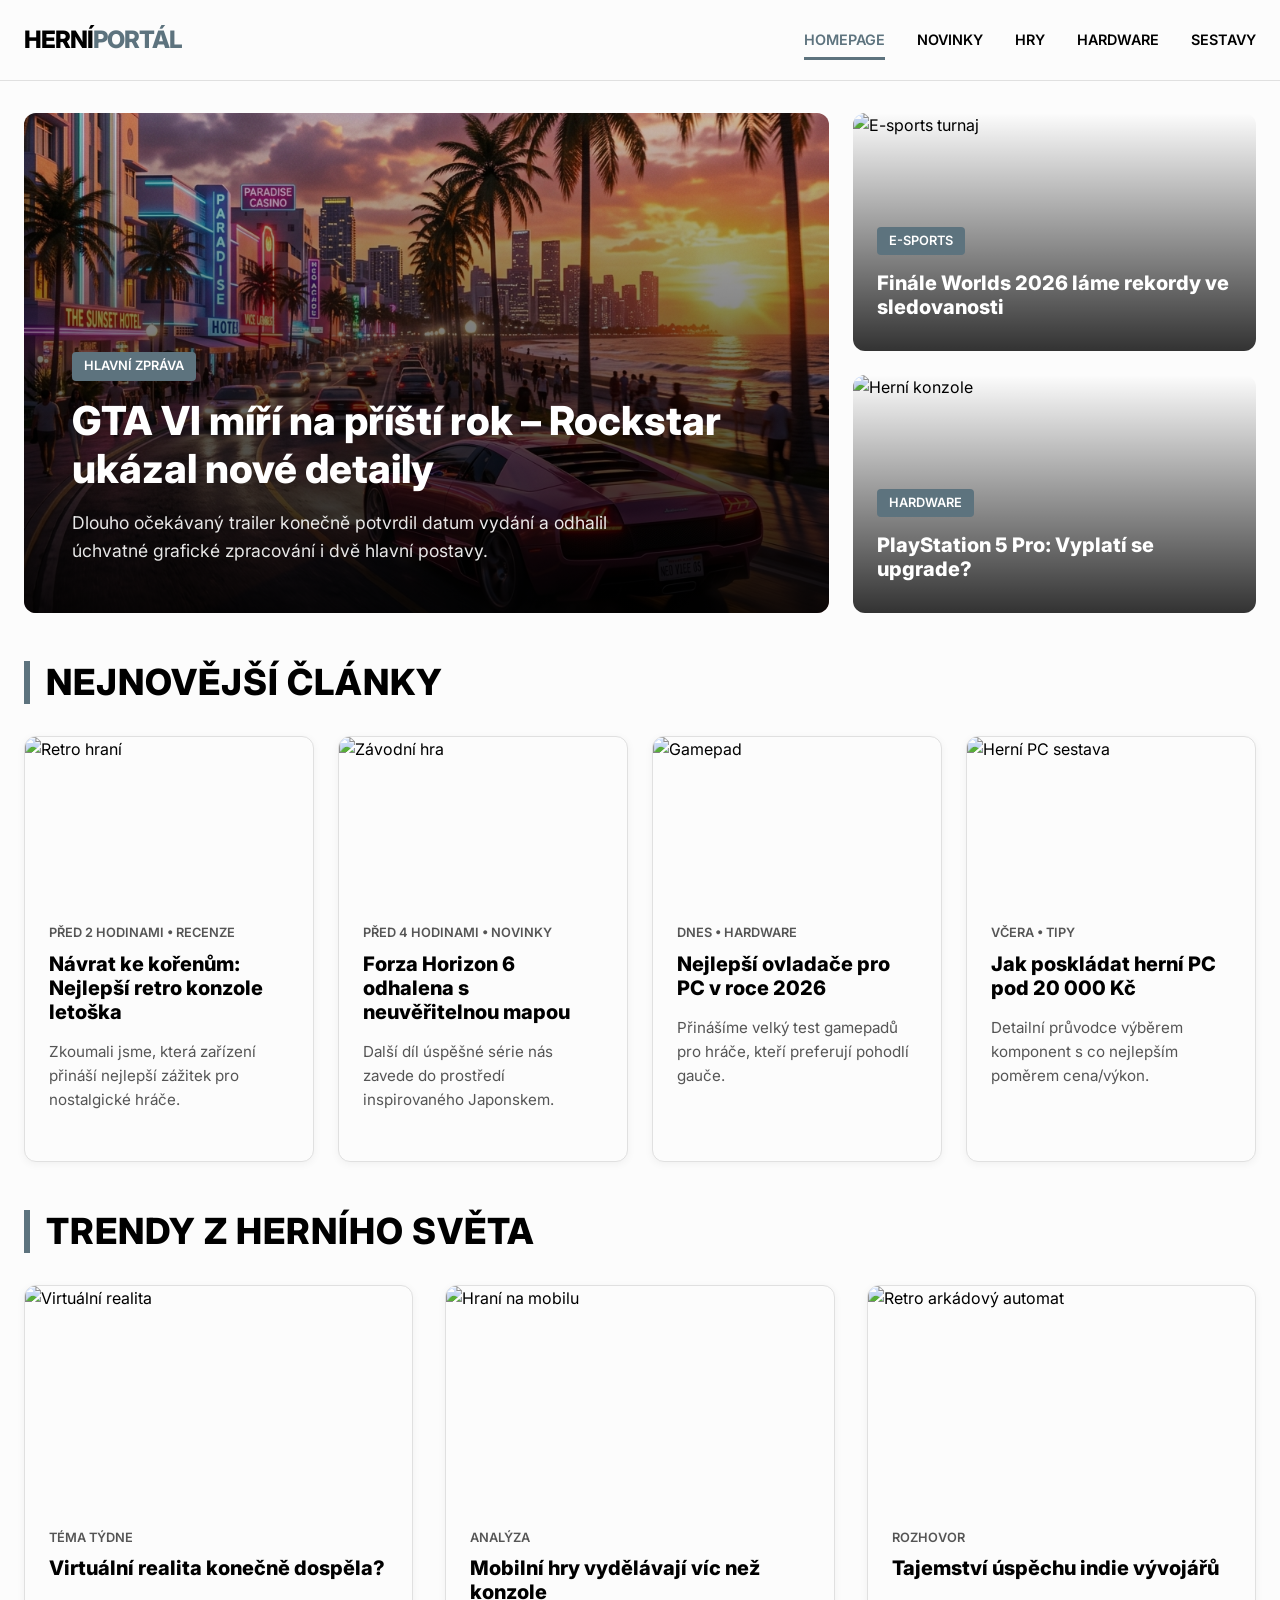
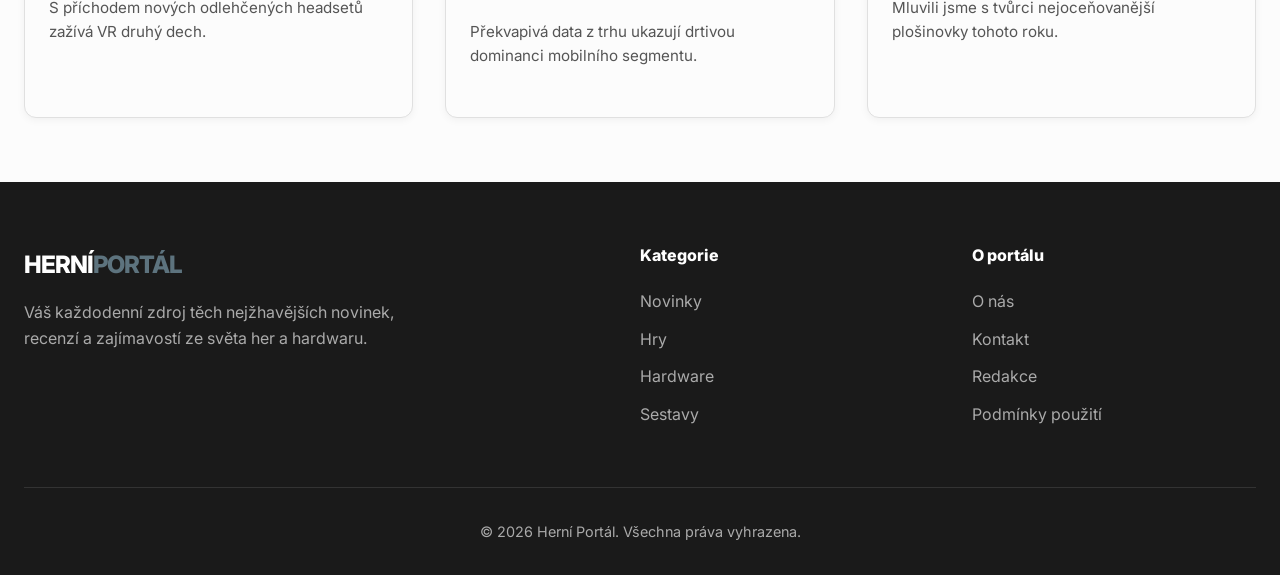
==== index.html @ 91f30d28 "commit kodu" ====
<!DOCTYPE html>
<html lang="cs">

<head>
  <meta charset="UTF-8">
  <meta name="viewport" content="width=device-width, initial-scale=1.0">
  <title>Herní portál – Novinky a informace | Homepage</title>
  <meta name="description"
    content="Nejnovější zprávy ze světa her a hardwaru, recenze, doporučené sestavy a mnohem více.">
  <link rel="stylesheet" href="style.css">
</head>

<body>

  <!-- Header -->
  <header class="site-header">
    <div class="container nav-container">
      <a href="index.html" class="logo">Herní<span>Portál</span></a>

      <input type="checkbox" id="menu-toggle" class="menu-toggle">
      <label for="menu-toggle" class="menu-icon">&#9776;</label>

      <nav class="nav-links">
        <a href="index.html" class="active">Homepage</a>
        <a href="novinky.html">Novinky</a>
        <a href="hry.html">Hry</a>
        <a href="hardware.html">Hardware</a>
        <a href="sestavy.html">Sestavy</a>
      </nav>
    </div>
  </header>

  <main class="container">
    <!-- Hero Section -->
    <section class="hero">
      <a href="#" class="hero-main">
        <img src="gta6.png" alt="Město za soumraku evokující GTA">
        <div class="hero-content">
          <span class="badge">Hlavní zpráva</span>
          <h2>GTA VI míří na příští rok – Rockstar ukázal nové detaily</h2>
          <p>Dlouho očekávaný trailer konečně potvrdil datum vydání a odhalil úchvatné grafické zpracování i dvě hlavní
            postavy.</p>
        </div>
      </a>

      <div class="hero-side">
        <a href="#" class="hero-side-card">
          <img
            src="https://images.unsplash.com/photo-1542751371-adc38448a05e?ixlib=rb-4.0.3&auto=format&fit=crop&w=600&q=80"
            alt="E-sports turnaj">
          <div class="hero-side-content">
            <span class="badge">E-Sports</span>
            <h3>Finále Worlds 2026 láme rekordy ve sledovanosti</h3>
          </div>
        </a>
        <a href="#" class="hero-side-card">
          <img
            src="https://images.unsplash.com/photo-1591488320449-011701bb6704?ixlib=rb-4.0.3&auto=format&fit=crop&w=600&q=80"
            alt="Herní konzole">
          <div class="hero-side-content">
            <span class="badge">Hardware</span>
            <h3>PlayStation 5 Pro: Vyplatí se upgrade?</h3>
          </div>
        </a>
      </div>
    </section>

    <!-- Nejnovější články -->
    <section>
      <h2 class="section-title">Nejnovější články</h2>
      <div class="grid-4">

        <article class="card">
          <a href="#" class="card-img-wrap">
            <img
              src="https://images.unsplash.com/photo-1511512578047-dfb367046420?ixlib=rb-4.0.3&auto=format&fit=crop&w=600&q=80"
              alt="Retro hraní">
          </a>
          <div class="card-content">
            <div class="card-meta">Před 2 hodinami • Recenze</div>
            <h3 class="card-title"><a href="#">Návrat ke kořenům: Nejlepší retro konzole letoška</a></h3>
            <p class="card-excerpt">Zkoumali jsme, která zařízení přináší nejlepší zážitek pro nostalgické hráče.</p>
          </div>
        </article>

        <article class="card">
          <a href="#" class="card-img-wrap">
            <img
              src="https://images.unsplash.com/photo-1538481199705-c710c4e965fc?ixlib=rb-4.0.3&auto=format&fit=crop&w=600&q=80"
              alt="Závodní hra">
          </a>
          <div class="card-content">
            <div class="card-meta">Před 4 hodinami • Novinky</div>
            <h3 class="card-title"><a href="#">Forza Horizon 6 odhalena s neuvěřitelnou mapou</a></h3>
            <p class="card-excerpt">Další díl úspěšné série nás zavede do prostředí inspirovaného Japonskem.</p>
          </div>
        </article>

        <article class="card">
          <a href="#" class="card-img-wrap">
            <img
              src="https://images.unsplash.com/photo-1526509867162-5b0c0d1b4b33?ixlib=rb-4.0.3&auto=format&fit=crop&w=600&q=80"
              alt="Gamepad">
          </a>
          <div class="card-content">
            <div class="card-meta">Dnes • Hardware</div>
            <h3 class="card-title"><a href="#">Nejlepší ovladače pro PC v roce 2026</a></h3>
            <p class="card-excerpt">Přinášíme velký test gamepadů pro hráče, kteří preferují pohodlí gauče.</p>
          </div>
        </article>

        <article class="card">
          <a href="#" class="card-img-wrap">
            <img
              src="https://images.unsplash.com/photo-1547394765-185e1e68f34e?ixlib=rb-4.0.3&auto=format&fit=crop&w=600&q=80"
              alt="Herní PC sestava">
          </a>
          <div class="card-content">
            <div class="card-meta">Včera • Tipy</div>
            <h3 class="card-title"><a href="#">Jak poskládat herní PC pod 20 000 Kč</a></h3>
            <p class="card-excerpt">Detailní průvodce výběrem komponent s co nejlepším poměrem cena/výkon.</p>
          </div>
        </article>

      </div>
    </section>

    <!-- Trendy sekce -->
    <section>
      <h2 class="section-title">Trendy z herního světa</h2>
      <div class="grid-3">
        <article class="card">
          <a href="#" class="card-img-wrap">
            <img
              src="https://images.unsplash.com/photo-1616423640778-28d1b53229bd?ixlib=rb-4.0.3&auto=format&fit=crop&w=600&q=80"
              alt="Virtuální realita">
          </a>
          <div class="card-content">
            <div class="card-meta">Téma týdne</div>
            <h3 class="card-title"><a href="#">Virtuální realita konečně dospěla?</a></h3>
            <p class="card-excerpt">S příchodem nových odlehčených headsetů zažívá VR druhý dech.</p>
          </div>
        </article>

        <article class="card">
          <a href="#" class="card-img-wrap">
            <img
              src="https://images.unsplash.com/photo-1493711662062-fa541adb3fc8?ixlib=rb-4.0.3&auto=format&fit=crop&w=600&q=80"
              alt="Hraní na mobilu">
          </a>
          <div class="card-content">
            <div class="card-meta">Analýza</div>
            <h3 class="card-title"><a href="#">Mobilní hry vydělávají víc než konzole</a></h3>
            <p class="card-excerpt">Překvapivá data z trhu ukazují drtivou dominanci mobilního segmentu.</p>
          </div>
        </article>

        <article class="card">
          <a href="#" class="card-img-wrap">
            <img
              src="https://images.unsplash.com/photo-1550745165-9bc0b252726f?ixlib=rb-4.0.3&auto=format&fit=crop&w=600&q=80"
              alt="Retro arkádový automat">
          </a>
          <div class="card-content">
            <div class="card-meta">Rozhovor</div>
            <h3 class="card-title"><a href="#">Tajemství úspěchu indie vývojářů</a></h3>
            <p class="card-excerpt">Mluvili jsme s tvůrci nejoceňovanější plošinovky tohoto roku.</p>
          </div>
        </article>
      </div>
    </section>

  </main>

  <!-- Footer -->
  <footer class="site-footer">
    <div class="container">
      <div class="footer-grid">
        <div>
          <a href="index.html" class="logo footer-logo">Herní<span>Portál</span></a>
          <p class="footer-desc">Váš každodenní zdroj těch nejžhavějších novinek, recenzí a zajímavostí ze světa her a
            hardwaru.</p>
        </div>
        <div class="footer-links">
          <h4>Kategorie</h4>
          <ul>
            <li><a href="novinky.html">Novinky</a></li>
            <li><a href="hry.html">Hry</a></li>
            <li><a href="hardware.html">Hardware</a></li>
            <li><a href="sestavy.html">Sestavy</a></li>
          </ul>
        </div>
        <div class="footer-links">
          <h4>O portálu</h4>
          <ul>
            <li><a href="#">O nás</a></li>
            <li><a href="#">Kontakt</a></li>
            <li><a href="#">Redakce</a></li>
            <li><a href="#">Podmínky použití</a></li>
          </ul>
        </div>
      </div>
      <div class="footer-bottom">
        &copy; 2026 Herní Portál. Všechna práva vyhrazena.
      </div>
    </div>
  </footer>

</body>

</html>
---- style.css ----
@import url('https://fonts.googleapis.com/css2?family=Inter:wght@400;600;800&display=swap');

:root {
  --primary: #5D737E;
  --primary-hover: #4a5c65;
  --bg: #FCFCFC;
  --bg-alt: #F0F2F5;
  --text: #000000;
  --text-muted: #555555;
  --border: #E0E0E0;
  --shadow-sm: 0 2px 8px rgba(0, 0, 0, 0.05);
  --shadow-md: 0 8px 24px rgba(0, 0, 0, 0.1);
  --radius: 12px;
  --transition: all 0.3s ease;
}

* {
  margin: 0;
  padding: 0;
  box-sizing: border-box;
}

body {
  font-family: 'Inter', sans-serif;
  background-color: var(--bg);
  color: var(--text);
  line-height: 1.6;
  -webkit-font-smoothing: antialiased;
}

a {
  text-decoration: none;
  color: inherit;
  transition: var(--transition);
}

img {
  max-width: 100%;
  display: block;
  border-radius: var(--radius);
}

/* Typography */
h1,
h2,
h3,
h4 {
  font-weight: 800;
  line-height: 1.2;
  margin-bottom: 1rem;
}

h1 {
  font-size: 3rem;
}

h2 {
  font-size: 2.25rem;
}

h3 {
  font-size: 1.5rem;
}

.section-title {
  border-left: 6px solid var(--primary);
  padding-left: 1rem;
  margin: 3rem 0 2rem;
  text-transform: uppercase;
  letter-spacing: 1px;
}

/* Layout */
.container {
  max-width: 1280px;
  margin: 0 auto;
  padding: 0 1.5rem;
}

/* Header & Navigation */
.site-header {
  background-color: var(--bg);
  border-bottom: 1px solid var(--border);
  position: sticky;
  top: 0;
  z-index: 100;
}

.nav-container {
  display: flex;
  justify-content: space-between;
  align-items: center;
  height: 80px;
}

.logo {
  font-size: 1.5rem;
  font-weight: 800;
  color: var(--text);
  text-transform: uppercase;
  letter-spacing: -1px;
}

.logo span {
  color: var(--primary);
}

.nav-links {
  display: flex;
  gap: 2rem;
  list-style: none;
}

.nav-links a {
  font-weight: 600;
  text-transform: uppercase;
  font-size: 0.9rem;
  position: relative;
  padding: 0.5rem 0;
}

.nav-links a::after {
  content: '';
  position: absolute;
  bottom: 0;
  left: 0;
  width: 0%;
  height: 3px;
  background-color: var(--primary);
  transition: var(--transition);
}

.nav-links a:hover::after,
.nav-links a.active::after {
  width: 100%;
}

.nav-links a:hover,
.nav-links a.active {
  color: var(--primary);
}

/* Mobile Menu Checkbox Hack */
.menu-toggle {
  display: none;
}

.menu-icon {
  display: none;
  font-size: 1.5rem;
  cursor: pointer;
  padding: 0.5rem;
}

/* Hero Section */
.hero {
  margin: 2rem 0;
  display: grid;
  grid-template-columns: 2fr 1fr;
  gap: 1.5rem;
}

.hero-main {
  position: relative;
  border-radius: var(--radius);
  overflow: hidden;
  min-height: 500px;
  display: flex;
  align-items: flex-end;
}

.hero-main img {
  position: absolute;
  top: 0;
  left: 0;
  width: 100%;
  height: 100%;
  object-fit: cover;
  border-radius: 0;
  z-index: 1;
}

.hero-main::after {
  content: '';
  position: absolute;
  top: 0;
  left: 0;
  width: 100%;
  height: 100%;
  background: linear-gradient(to top, rgba(0, 0, 0, 0.9) 0%, rgba(0, 0, 0, 0.2) 100%);
  z-index: 2;
}

.hero-content {
  position: relative;
  z-index: 3;
  padding: 3rem;
  color: #fff;
}

.hero-content h2 {
  font-size: 2.5rem;
  margin-bottom: 1rem;
  color: #fff;
}

.hero-content p {
  font-size: 1.1rem;
  opacity: 0.9;
  max-width: 600px;
}

.badge {
  display: inline-block;
  background-color: var(--primary);
  color: #fff;
  padding: 0.25rem 0.75rem;
  border-radius: 4px;
  font-weight: 600;
  font-size: 0.8rem;
  text-transform: uppercase;
  margin-bottom: 1rem;
}

.hero-side {
  display: flex;
  flex-direction: column;
  gap: 1.5rem;
}

.hero-side-card {
  position: relative;
  flex: 1;
  border-radius: var(--radius);
  overflow: hidden;
  display: flex;
  align-items: flex-end;
}

.hero-side-card img {
  position: absolute;
  top: 0;
  left: 0;
  width: 100%;
  height: 100%;
  object-fit: cover;
  border-radius: 0;
  z-index: 1;
}

.hero-side-card::after {
  content: '';
  position: absolute;
  top: 0;
  left: 0;
  width: 100%;
  height: 100%;
  background: linear-gradient(to top, rgba(0, 0, 0, 0.8) 0%, rgba(0, 0, 0, 0) 100%);
  z-index: 2;
}

.hero-side-content {
  position: relative;
  z-index: 3;
  padding: 1.5rem;
  color: #fff;
}

.hero-side-content h3 {
  font-size: 1.25rem;
  margin-bottom: 0.5rem;
  color: #fff;
}

/* Article Cards */
.grid-3 {
  display: grid;
  grid-template-columns: repeat(3, 1fr);
  gap: 2rem;
}

.grid-4 {
  display: grid;
  grid-template-columns: repeat(4, 1fr);
  gap: 1.5rem;
}

.card {
  background-color: var(--bg);
  border-radius: var(--radius);
  overflow: hidden;
  box-shadow: var(--shadow-sm);
  transition: var(--transition);
  display: flex;
  flex-direction: column;
  border: 1px solid var(--border);
}

.card:hover {
  transform: translateY(-5px);
  box-shadow: var(--shadow-md);
  border-color: var(--primary);
}

.card-img-wrap {
  position: relative;
  padding-top: 56.25%;
  /* 16:9 Aspect Ratio AI pomohlo*/
  overflow: hidden;
}

.card-img-wrap img {
  position: absolute;
  top: 0;
  left: 0;
  width: 100%;
  height: 100%;
  object-fit: cover;
  border-radius: 0;
  transition: transform 0.5s ease;
}

.card:hover .card-img-wrap img {
  transform: scale(1.05);
}

.card-content {
  padding: 1.5rem;
  flex-grow: 1;
  display: flex;
  flex-direction: column;
}

.card-meta {
  font-size: 0.8rem;
  color: var(--text-muted);
  margin-bottom: 0.5rem;
  font-weight: 600;
  text-transform: uppercase;
}

.card-title {
  font-size: 1.25rem;
  margin-bottom: 1rem;
}

.card-title a {
  color: var(--text);
}

.card-title a:hover {
  color: var(--primary);
}

.card-excerpt {
  color: var(--text-muted);
  font-size: 0.95rem;
  margin-bottom: 1.5rem;
  flex-grow: 1;
}

/* Horizontal List Cards */
.list-card {
  display: grid;
  grid-template-columns: 300px 1fr;
  gap: 1.5rem;
  background-color: var(--bg);
  border-radius: var(--radius);
  overflow: hidden;
  box-shadow: var(--shadow-sm);
  transition: var(--transition);
  border: 1px solid var(--border);
  margin-bottom: 1.5rem;
}

.list-card:hover {
  transform: translateX(5px);
  box-shadow: var(--shadow-md);
  border-color: var(--primary);
}

.list-card .card-img-wrap {
  padding-top: 0;
  height: 100%;
  min-height: 200px;
}

/* Builds (Sestavy) */
.build-tier {
  margin-bottom: 3rem;
  background: var(--bg-alt);
  padding: 2rem;
  border-radius: var(--radius);
  border-left: 6px solid var(--primary);
}

.build-components {
  display: grid;
  grid-template-columns: repeat(auto-fit, minmax(250px, 1fr));
  gap: 1rem;
  margin-top: 1.5rem;
}

.component-item {
  background: var(--bg);
  padding: 1rem;
  border-radius: 8px;
  border: 1px solid var(--border);
  display: flex;
  flex-direction: column;
}

.component-type {
  font-size: 0.8rem;
  color: var(--text-muted);
  text-transform: uppercase;
  font-weight: 600;
}

.component-name {
  font-weight: 800;
  margin-top: 0.25rem;
}

.btn {
  display: inline-block;
  background-color: var(--primary);
  color: #fff;
  padding: 0.75rem 1.5rem;
  border-radius: var(--radius);
  font-weight: 600;
  text-transform: uppercase;
  font-size: 0.9rem;
  border: none;
  cursor: pointer;
}

.btn:hover {
  background-color: var(--primary-hover);
}

/* Footer */
.site-footer {
  background-color: #1a1a1a;
  color: #fff;
  padding: 4rem 0 2rem;
  margin-top: 4rem;
}

.footer-grid {
  display: grid;
  grid-template-columns: 2fr 1fr 1fr;
  gap: 3rem;
  margin-bottom: 3rem;
}

.footer-logo {
  color: #fff;
}

.footer-logo span {
  color: var(--primary);
}

.footer-desc {
  color: #aaa;
  margin-top: 1rem;
  max-width: 400px;
}

.footer-links h4 {
  color: #fff;
  margin-bottom: 1.5rem;
}

.footer-links ul {
  list-style: none;
}

.footer-links li {
  margin-bottom: 0.75rem;
}

.footer-links a {
  color: #aaa;
}

.footer-links a:hover {
  color: var(--primary);
}

.footer-bottom {
  border-top: 1px solid #333;
  padding-top: 2rem;
  text-align: center;
  color: #aaa;
  font-size: 0.9rem;
}

/* Responsive Design */
@media (max-width: 1024px) {
  .hero {
    grid-template-columns: 1fr;
  }

  .hero-side {
    flex-direction: row;
  }

  .grid-4 {
    grid-template-columns: repeat(2, 1fr);
  }
}

@media (max-width: 768px) {
  h1 {
    font-size: 2.25rem;
  }

  h2 {
    font-size: 1.75rem;
  }

  .menu-icon {
    display: block;
  }

  .nav-links {
    display: none;
    flex-direction: column;
    position: absolute;
    top: 80px;
    left: 0;
    width: 100%;
    background-color: var(--bg);
    padding: 1.5rem;
    border-bottom: 1px solid var(--border);
    box-shadow: var(--shadow-md);
  }

  .menu-toggle:checked~.nav-links {
    display: flex;
  }

  .hero-side {
    flex-direction: column;
  }

  .grid-3 {
    grid-template-columns: 1fr;
  }

  .list-card {
    grid-template-columns: 1fr;
  }

  .list-card .card-img-wrap {
    min-height: 250px;
  }

  .footer-grid {
    grid-template-columns: 1fr;
  }
}
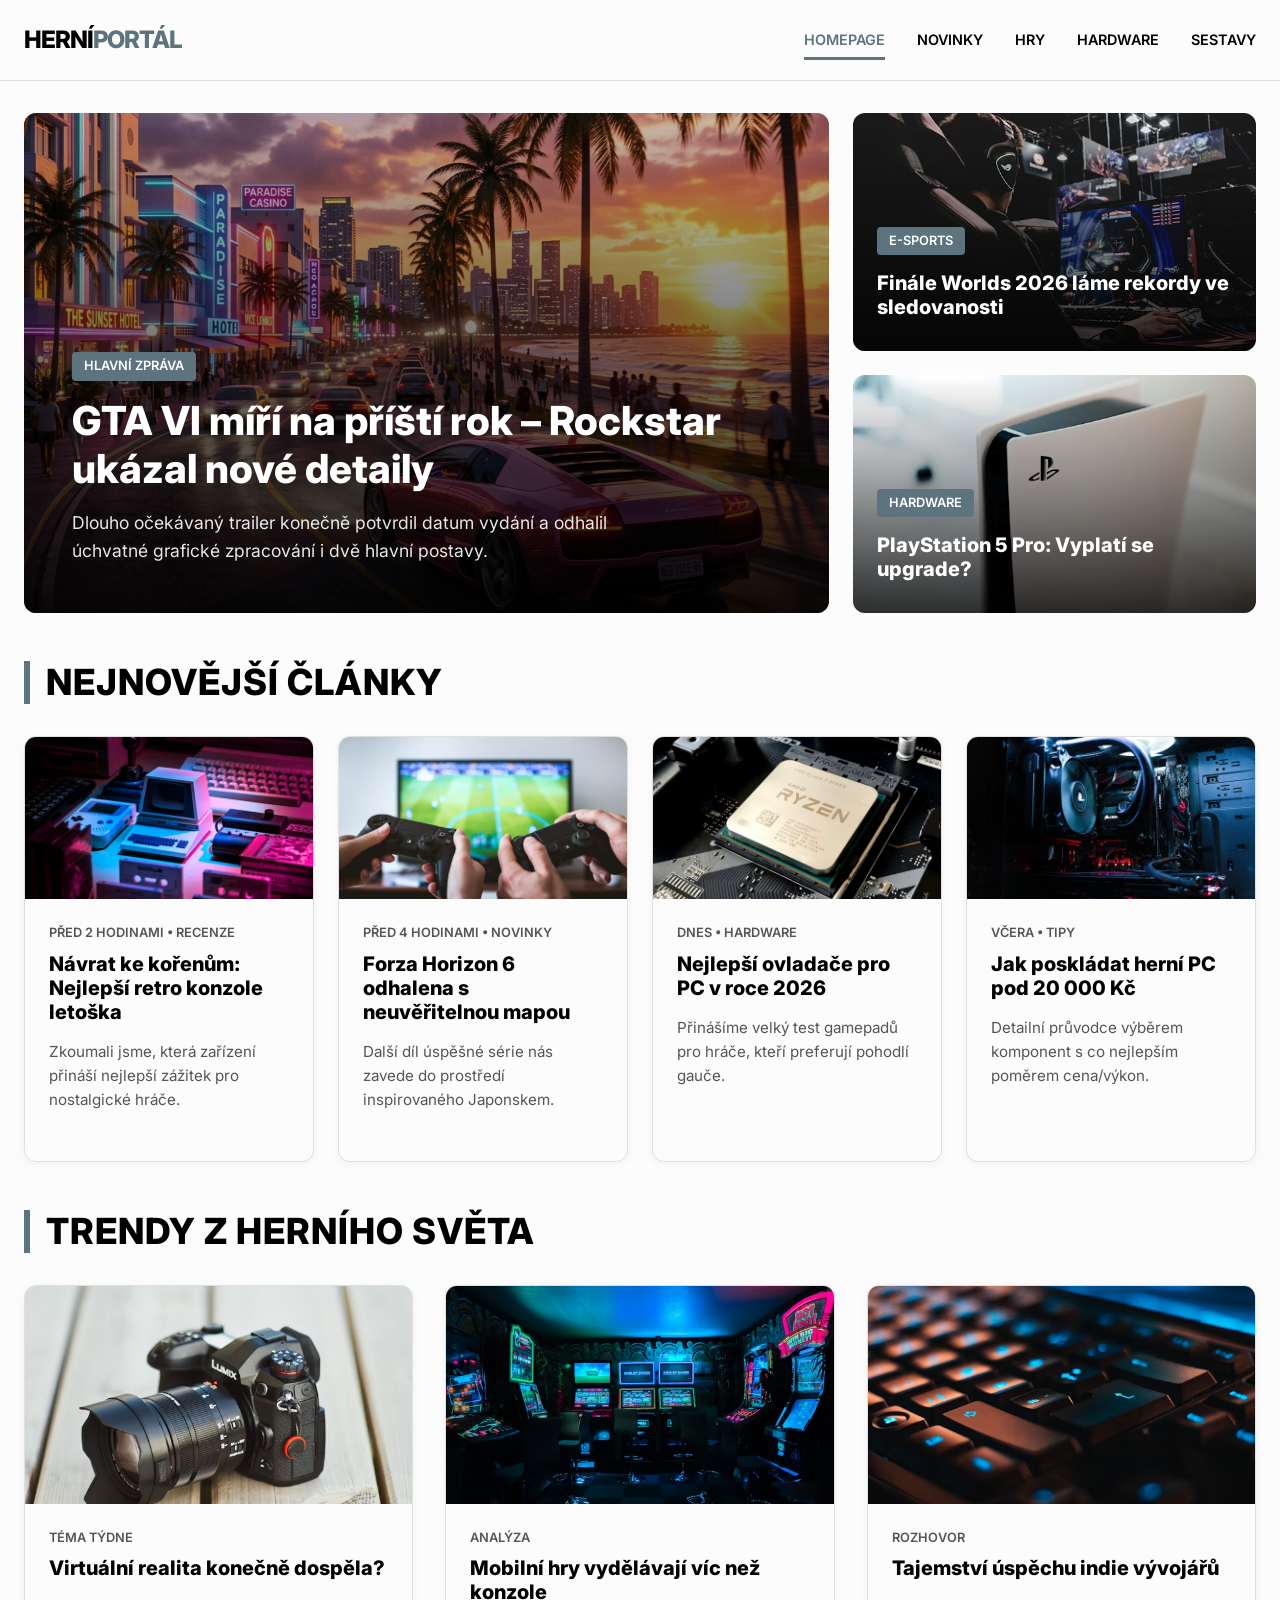
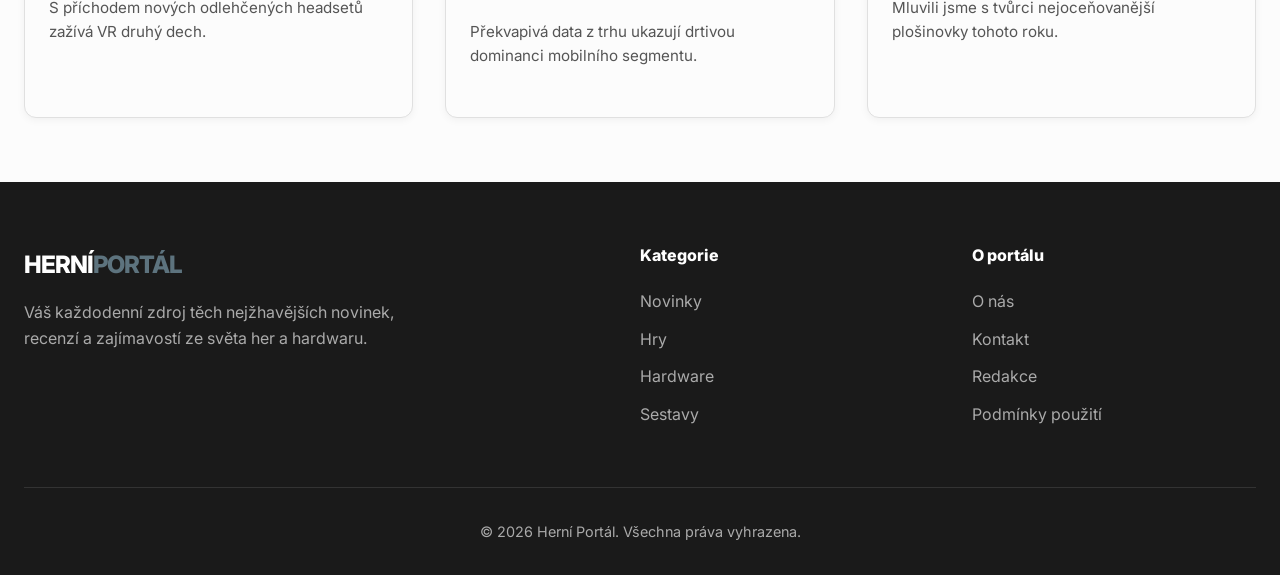
==== commit 3019f168: "uprava kodu a pridani obrazků" ====
--- a/index.html
+++ b/index.html
@@ -34,7 +34,7 @@
     <!-- Hero Section -->
     <section class="hero">
       <a href="#" class="hero-main">
-        <img src="gta6.png" alt="Město za soumraku evokující GTA">
+        <img src="obrazky/gta6.png" alt="Město za soumraku evokující GTA">
         <div class="hero-content">
           <span class="badge">Hlavní zpráva</span>
           <h2>GTA VI míří na příští rok – Rockstar ukázal nové detaily</h2>
@@ -45,18 +45,14 @@
 
       <div class="hero-side">
         <a href="#" class="hero-side-card">
-          <img
-            src="https://images.unsplash.com/photo-1542751371-adc38448a05e?ixlib=rb-4.0.3&auto=format&fit=crop&w=600&q=80"
-            alt="E-sports turnaj">
+          <img src="obrazky/profihrac.avif" alt="E-sports turnaj">
           <div class="hero-side-content">
             <span class="badge">E-Sports</span>
             <h3>Finále Worlds 2026 láme rekordy ve sledovanosti</h3>
           </div>
         </a>
         <a href="#" class="hero-side-card">
-          <img
-            src="https://images.unsplash.com/photo-1591488320449-011701bb6704?ixlib=rb-4.0.3&auto=format&fit=crop&w=600&q=80"
-            alt="Herní konzole">
+          <img src="obrazky/psko.avif" alt="Herní konzole">
           <div class="hero-side-content">
             <span class="badge">Hardware</span>
             <h3>PlayStation 5 Pro: Vyplatí se upgrade?</h3>
@@ -72,9 +68,7 @@
 
         <article class="card">
           <a href="#" class="card-img-wrap">
-            <img
-              src="https://images.unsplash.com/photo-1511512578047-dfb367046420?ixlib=rb-4.0.3&auto=format&fit=crop&w=600&q=80"
-              alt="Retro hraní">
+            <img src="obrazky/óldconsoles.avif" alt="Retro hraní">
           </a>
           <div class="card-content">
             <div class="card-meta">Před 2 hodinami • Recenze</div>
@@ -85,9 +79,7 @@
 
         <article class="card">
           <a href="#" class="card-img-wrap">
-            <img
-              src="https://images.unsplash.com/photo-1538481199705-c710c4e965fc?ixlib=rb-4.0.3&auto=format&fit=crop&w=600&q=80"
-              alt="Závodní hra">
+            <img src="obrazky/fifa.avif" alt="Závodní hra">
           </a>
           <div class="card-content">
             <div class="card-meta">Před 4 hodinami • Novinky</div>
@@ -98,9 +90,7 @@
 
         <article class="card">
           <a href="#" class="card-img-wrap">
-            <img
-              src="https://images.unsplash.com/photo-1526509867162-5b0c0d1b4b33?ixlib=rb-4.0.3&auto=format&fit=crop&w=600&q=80"
-              alt="Gamepad">
+            <img src="obrazky/procesor.avif" alt="Gamepad">
           </a>
           <div class="card-content">
             <div class="card-meta">Dnes • Hardware</div>
@@ -111,9 +101,7 @@
 
         <article class="card">
           <a href="#" class="card-img-wrap">
-            <img
-              src="https://images.unsplash.com/photo-1547394765-185e1e68f34e?ixlib=rb-4.0.3&auto=format&fit=crop&w=600&q=80"
-              alt="Herní PC sestava">
+            <img src="obrazky/pc.avif" alt="Herní PC sestava">
           </a>
           <div class="card-content">
             <div class="card-meta">Včera • Tipy</div>
@@ -131,9 +119,7 @@
       <div class="grid-3">
         <article class="card">
           <a href="#" class="card-img-wrap">
-            <img
-              src="https://images.unsplash.com/photo-1616423640778-28d1b53229bd?ixlib=rb-4.0.3&auto=format&fit=crop&w=600&q=80"
-              alt="Virtuální realita">
+            <img src="obrazky/fotak.avif" alt="Virtuální realita">
           </a>
           <div class="card-content">
             <div class="card-meta">Téma týdne</div>
@@ -144,9 +130,7 @@
 
         <article class="card">
           <a href="#" class="card-img-wrap">
-            <img
-              src="https://images.unsplash.com/photo-1493711662062-fa541adb3fc8?ixlib=rb-4.0.3&auto=format&fit=crop&w=600&q=80"
-              alt="Hraní na mobilu">
+            <img src="obrazky/herna.avif" alt="Hraní na mobilu">
           </a>
           <div class="card-content">
             <div class="card-meta">Analýza</div>
@@ -157,9 +141,7 @@
 
         <article class="card">
           <a href="#" class="card-img-wrap">
-            <img
-              src="https://images.unsplash.com/photo-1550745165-9bc0b252726f?ixlib=rb-4.0.3&auto=format&fit=crop&w=600&q=80"
-              alt="Retro arkádový automat">
+            <img src="obrazky/klavesnice2.avif" alt="Retro arkádový automat">
           </a>
           <div class="card-content">
             <div class="card-meta">Rozhovor</div>
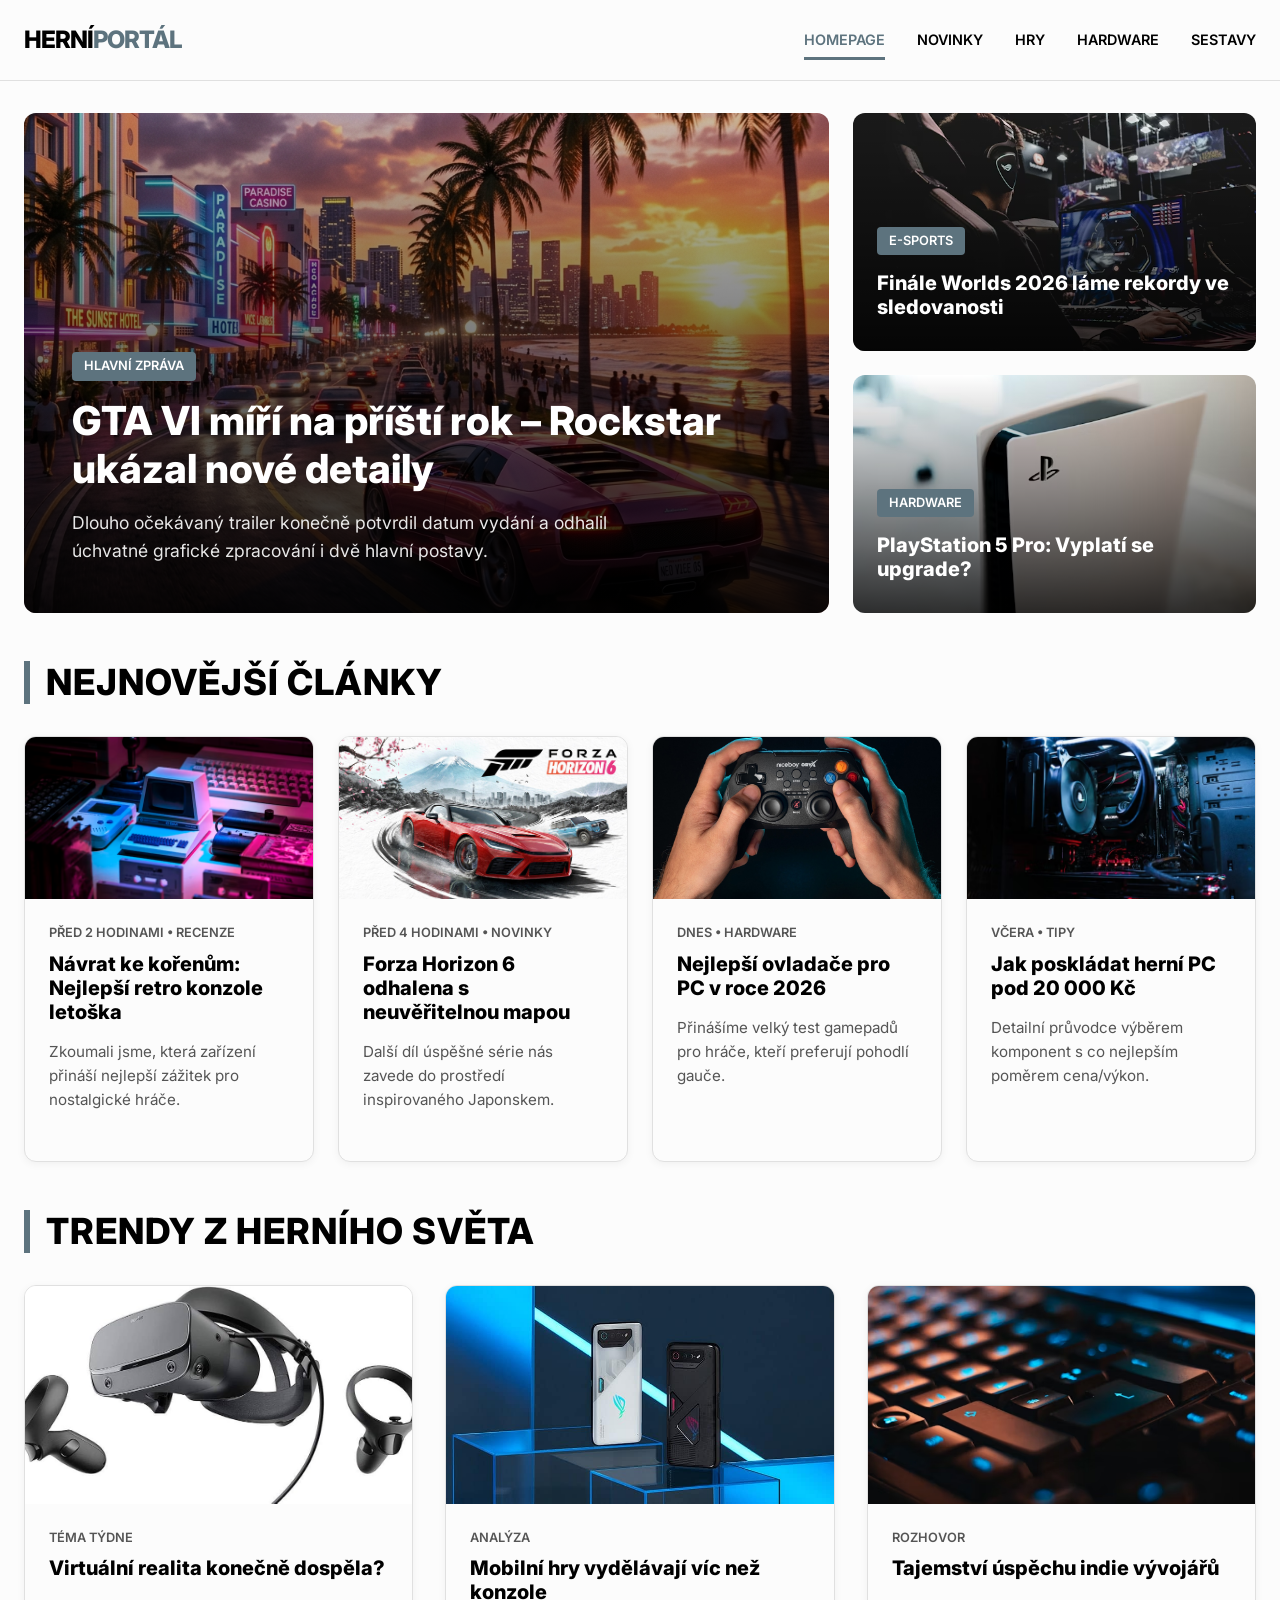
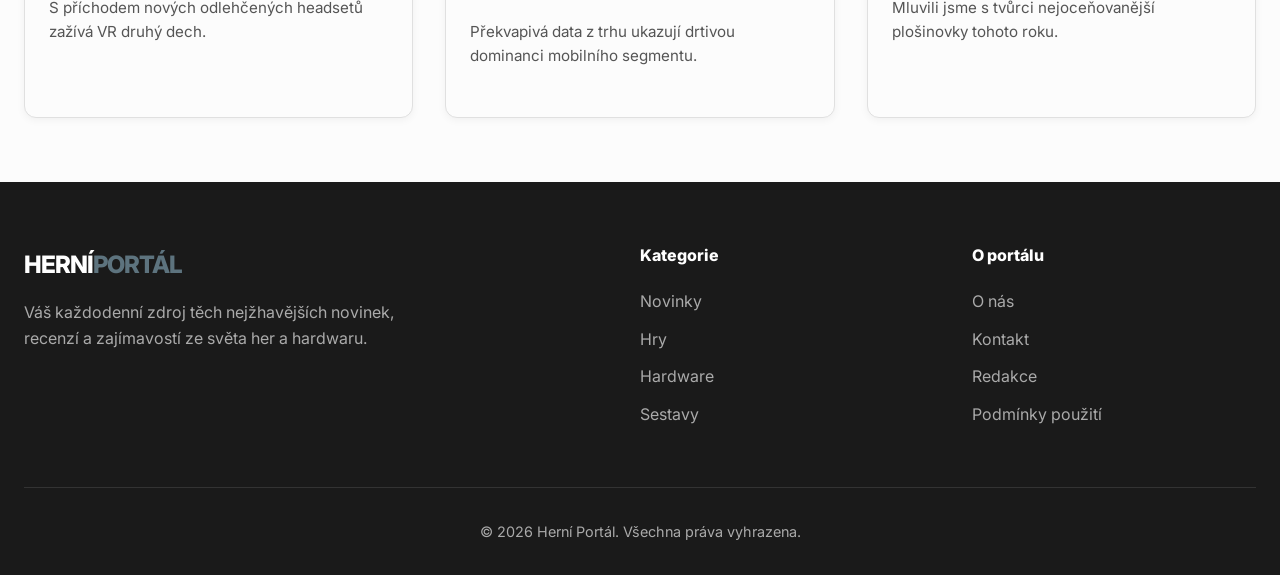
==== commit bdaac57a: "9.5" ====
--- a/index.html
+++ b/index.html
@@ -79,7 +79,7 @@
 
         <article class="card">
           <a href="#" class="card-img-wrap">
-            <img src="obrazky/fifa.avif" alt="Závodní hra">
+            <img src="obrazky/forza.jpg" alt="Závodní hra">
           </a>
           <div class="card-content">
             <div class="card-meta">Před 4 hodinami • Novinky</div>
@@ -90,7 +90,7 @@
 
         <article class="card">
           <a href="#" class="card-img-wrap">
-            <img src="obrazky/procesor.avif" alt="Gamepad">
+            <img src="obrazky/gamepadpc.jpg" alt="Gamepad">
           </a>
           <div class="card-content">
             <div class="card-meta">Dnes • Hardware</div>
@@ -119,7 +119,7 @@
       <div class="grid-3">
         <article class="card">
           <a href="#" class="card-img-wrap">
-            <img src="obrazky/fotak.avif" alt="Virtuální realita">
+            <img src="obrazky/vrheadset.jpg" alt="Virtuální realita">
           </a>
           <div class="card-content">
             <div class="card-meta">Téma týdne</div>
@@ -130,7 +130,7 @@
 
         <article class="card">
           <a href="#" class="card-img-wrap">
-            <img src="obrazky/herna.avif" alt="Hraní na mobilu">
+            <img src="obrazky/asusmobile.jpg" alt="Hraní na mobilu">
           </a>
           <div class="card-content">
             <div class="card-meta">Analýza</div>
--- a/style.css
+++ b/style.css
@@ -51,11 +51,11 @@
 }
 
 h1 {
-  font-size: 3rem;
+  font-size: 2.25rem;
 }
 
 h2 {
-  font-size: 2.25rem;
+  font-size: 1.75rem;
 }
 
 h3 {
@@ -105,10 +105,20 @@
   color: var(--primary);
 }
 
+/* Mobile Nav Base */
 .nav-links {
-  display: flex;
-  gap: 2rem;
+  display: none;
+  flex-direction: column;
+  position: absolute;
+  top: 80px;
+  left: 0;
+  width: 100%;
+  background-color: var(--bg);
+  padding: 1.5rem;
+  border-bottom: 1px solid var(--border);
+  box-shadow: var(--shadow-md);
   list-style: none;
+  gap: 1.5rem;
 }
 
 .nav-links a {
@@ -146,17 +156,21 @@
 }
 
 .menu-icon {
-  display: none;
+  display: block;
   font-size: 1.5rem;
   cursor: pointer;
   padding: 0.5rem;
+}
+
+.menu-toggle:checked~.nav-links {
+  display: flex;
 }
 
 /* Hero Section */
 .hero {
   margin: 2rem 0;
   display: grid;
-  grid-template-columns: 2fr 1fr;
+  grid-template-columns: 1fr;
   gap: 1.5rem;
 }
 
@@ -275,13 +289,13 @@
 /* Article Cards */
 .grid-3 {
   display: grid;
-  grid-template-columns: repeat(3, 1fr);
+  grid-template-columns: 1fr;
   gap: 2rem;
 }
 
 .grid-4 {
   display: grid;
-  grid-template-columns: repeat(4, 1fr);
+  grid-template-columns: 1fr;
   gap: 1.5rem;
 }
 
@@ -305,7 +319,7 @@
 .card-img-wrap {
   position: relative;
   padding-top: 56.25%;
-  /* 16:9 Aspect Ratio AI pomohlo*/
+  /* 16:9 Aspect Ratio */
   overflow: hidden;
 }
 
@@ -362,7 +376,7 @@
 /* Horizontal List Cards */
 .list-card {
   display: grid;
-  grid-template-columns: 300px 1fr;
+  grid-template-columns: 1fr;
   gap: 1.5rem;
   background-color: var(--bg);
   border-radius: var(--radius);
@@ -382,7 +396,7 @@
 .list-card .card-img-wrap {
   padding-top: 0;
   height: 100%;
-  min-height: 200px;
+  min-height: 250px;
 }
 
 /* Builds (Sestavy) */
@@ -449,7 +463,7 @@
 
 .footer-grid {
   display: grid;
-  grid-template-columns: 2fr 1fr 1fr;
+  grid-template-columns: 1fr;
   gap: 3rem;
   margin-bottom: 3rem;
 }
@@ -497,68 +511,69 @@
   font-size: 0.9rem;
 }
 
-/* Responsive Design */
-@media (max-width: 1024px) {
-  .hero {
-    grid-template-columns: 1fr;
+/* Responsive Design (Mobile-First) */
+@media (min-width: 769px) {
+  h1 {
+    font-size: 3rem;
+  }
+
+  h2 {
+    font-size: 2.25rem;
+  }
+
+  .menu-icon {
+    display: none;
+  }
+
+  .nav-links {
+    display: flex;
+    flex-direction: row;
+    position: static;
+    top: auto;
+    left: auto;
+    width: auto;
+    background-color: transparent;
+    padding: 0;
+    border-bottom: none;
+    box-shadow: none;
+    gap: 2rem;
   }
 
   .hero-side {
     flex-direction: row;
   }
 
+  .grid-3 {
+    grid-template-columns: repeat(3, 1fr);
+  }
+
   .grid-4 {
     grid-template-columns: repeat(2, 1fr);
   }
-}
-
-@media (max-width: 768px) {
-  h1 {
-    font-size: 2.25rem;
-  }
-
-  h2 {
-    font-size: 1.75rem;
-  }
-
-  .menu-icon {
-    display: block;
-  }
-
-  .nav-links {
-    display: none;
-    flex-direction: column;
-    position: absolute;
-    top: 80px;
-    left: 0;
-    width: 100%;
-    background-color: var(--bg);
-    padding: 1.5rem;
-    border-bottom: 1px solid var(--border);
-    box-shadow: var(--shadow-md);
-  }
-
-  .menu-toggle:checked~.nav-links {
-    display: flex;
+
+  .list-card {
+    grid-template-columns: 300px 1fr;
+  }
+
+  .list-card .card-img-wrap {
+    min-height: 200px;
+  }
+
+  .footer-grid {
+    grid-template-columns: 2fr 1fr 1fr;
+  }
+}
+
+@media (min-width: 1025px) {
+  .hero {
+    grid-template-columns: 2fr 1fr;
   }
 
   .hero-side {
     flex-direction: column;
   }
 
-  .grid-3 {
-    grid-template-columns: 1fr;
-  }
-
-  .list-card {
-    grid-template-columns: 1fr;
-  }
-
-  .list-card .card-img-wrap {
-    min-height: 250px;
-  }
-
-  .footer-grid {
-    grid-template-columns: 1fr;
+  .grid-4 {
+    grid-template-columns: repeat(4, 1fr);
   }
 }
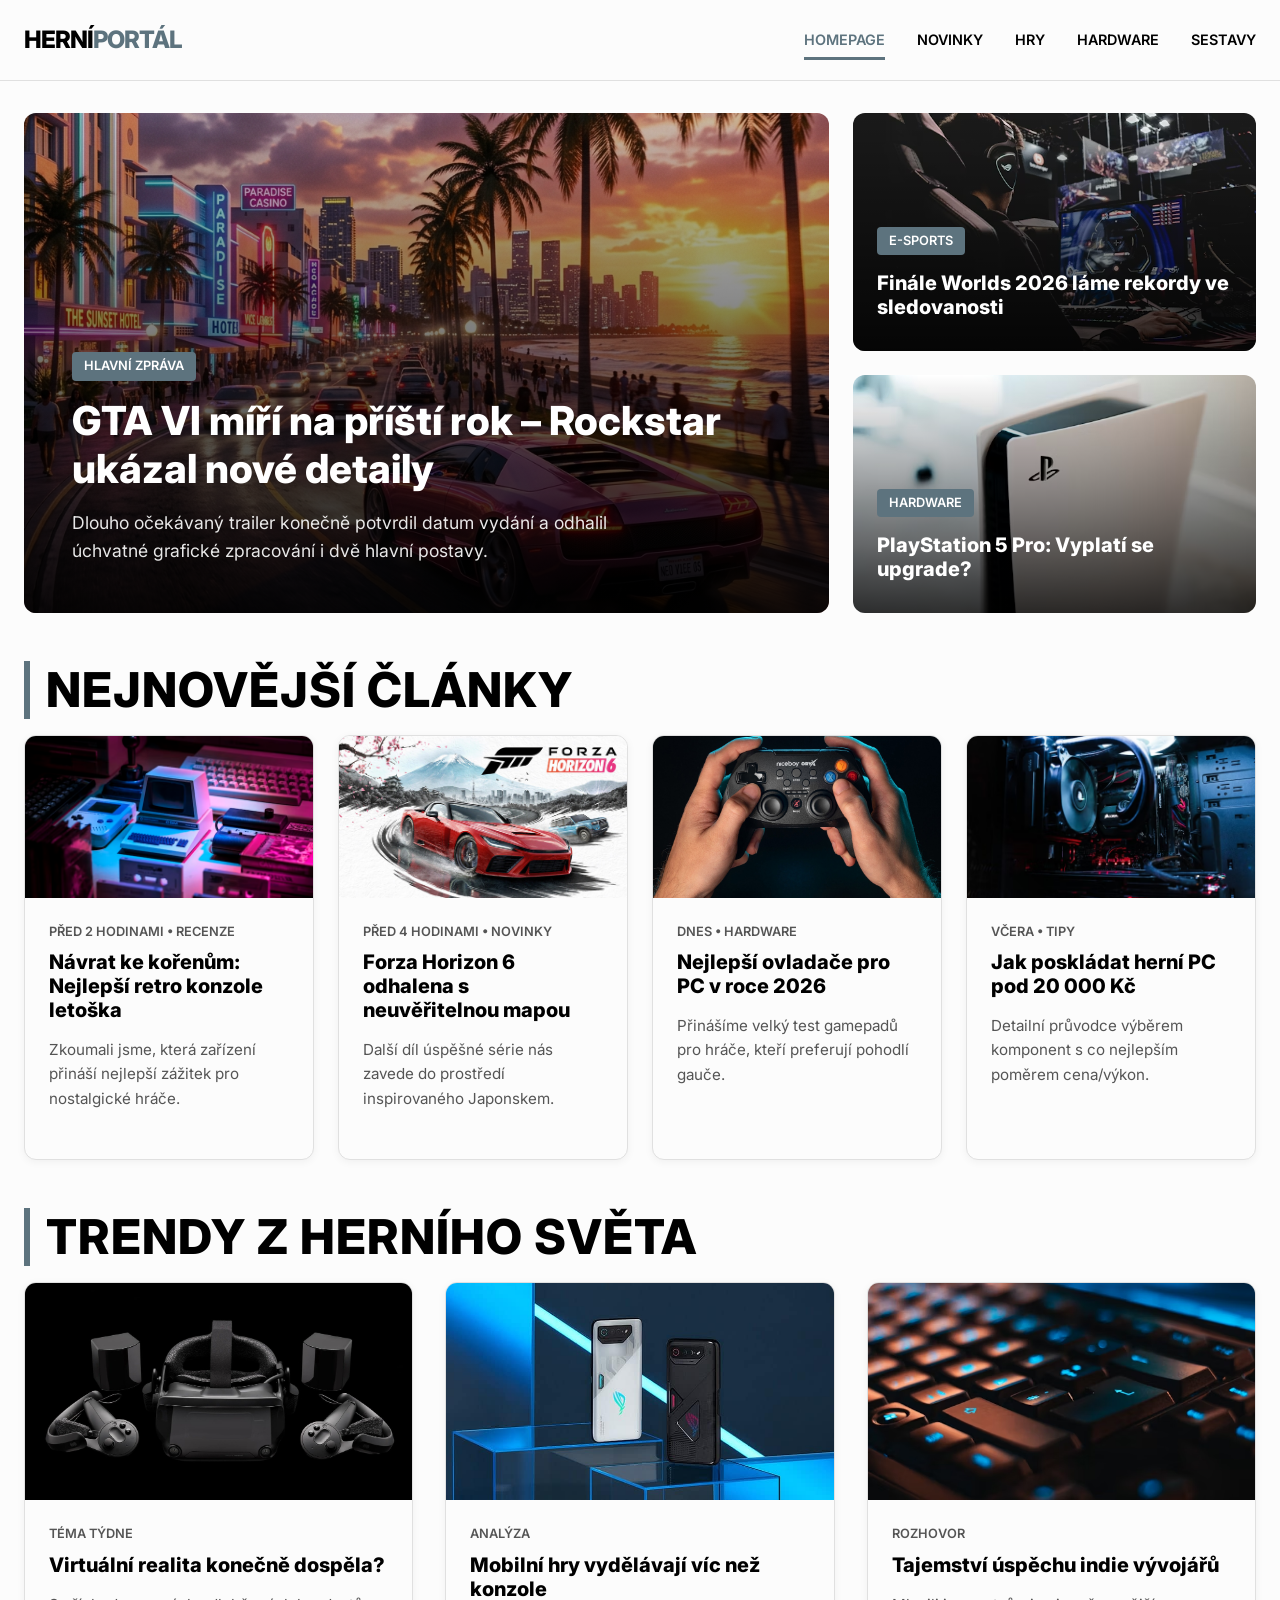
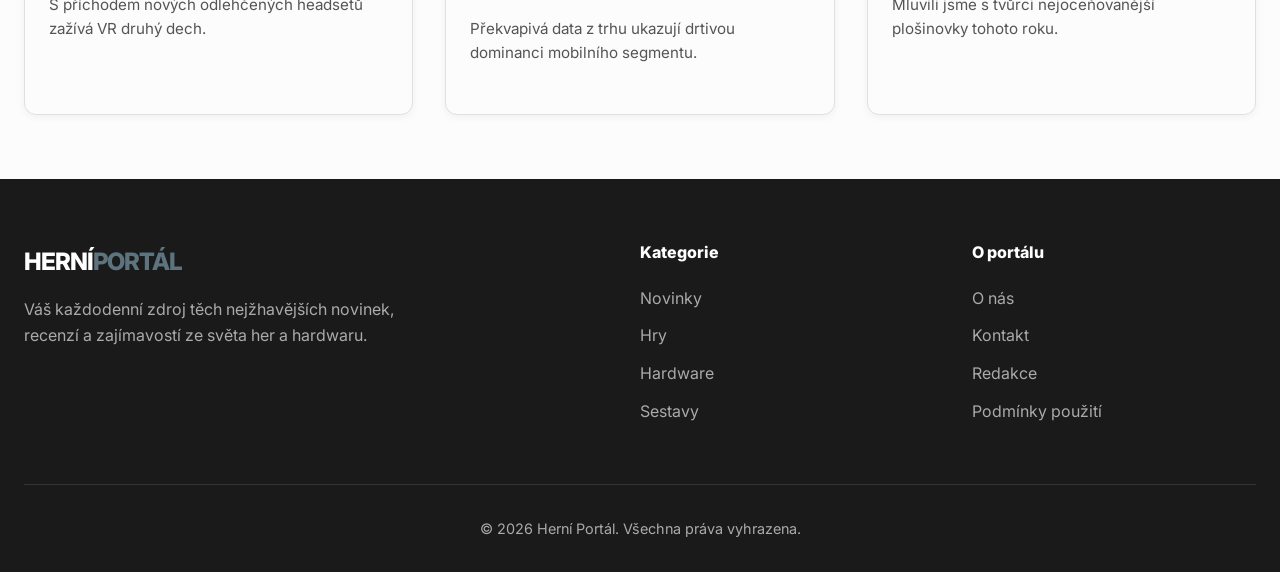
==== commit 87974865: "pridani carousel a opraveni obrazku" ====
--- a/index.html
+++ b/index.html
@@ -119,7 +119,7 @@
       <div class="grid-3">
         <article class="card">
           <a href="#" class="card-img-wrap">
-            <img src="obrazky/vrheadset.jpg" alt="Virtuální realita">
+            <img src="obrazky/vrheadset2.jpg" alt="Virtuální realita">
           </a>
           <div class="card-content">
             <div class="card-meta">Téma týdne</div>
--- a/style.css
+++ b/style.css
@@ -35,8 +35,12 @@
 }
 
 img {
-  max-width: 100%;
   display: block;
+  margin: 0;
+  padding: 0;
+  width: 100%;
+  height: 100%;
+  object-fit: cover;
   border-radius: var(--radius);
 }
 
@@ -187,9 +191,6 @@
   position: absolute;
   top: 0;
   left: 0;
-  width: 100%;
-  height: 100%;
-  object-fit: cover;
   border-radius: 0;
   z-index: 1;
 }
@@ -255,9 +256,6 @@
   position: absolute;
   top: 0;
   left: 0;
-  width: 100%;
-  height: 100%;
-  object-fit: cover;
   border-radius: 0;
   z-index: 1;
 }
@@ -327,9 +325,6 @@
   position: absolute;
   top: 0;
   left: 0;
-  width: 100%;
-  height: 100%;
-  object-fit: cover;
   border-radius: 0;
   transition: transform 0.5s ease;
 }
@@ -576,4 +571,157 @@
   .grid-4 {
     grid-template-columns: repeat(4, 1fr);
   }
+}
+
+.news-layout,
+.games-layout {
+  display: grid;
+  grid-template-columns: 1fr;
+  gap: 4rem;
+}
+
+.games-layout {
+  margin-top: 3rem;
+}
+
+
+@media (min-width: 769px) {
+  .news-layout {
+    grid-template-columns: 1fr;
+  }
+
+  .games-layout {
+    grid-template-columns: 1fr 1fr;
+  }
+}
+
+.header-section {
+  text-align: center;
+  margin: 3rem 0;
+}
+
+.section-title {
+  font-size: 3rem;
+  margin-bottom: 1rem;
+}
+
+.section-description {
+  font-size: 1.1rem;
+  color: var(--text-muted);
+  max-width: 700px;
+  margin: 0 auto;
+}
+
+.build-tier-header {
+  display: flex;
+  justify-content: space-between;
+  align-items: flex-end;
+  flex-wrap: wrap;
+  gap: 1rem;
+}
+
+.build-tier-title {
+  margin-bottom: 0.5rem;
+  color: var(--primary);
+}
+
+.build-tier-text {
+  max-width: 600px;
+}
+
+.build-tier-price-box {
+  display: flex;
+  flex-direction: column;
+  align-items: flex-start;
+  gap: 0.5rem;
+}
+
+.build-tier-price {
+  font-size: 1.5rem;
+  font-weight: 800;
+}
+
+.hodnoceni {
+  position: absolute;
+  top: 1rem;
+  right: 1rem;
+  background: var(--primary);
+  color: white;
+  padding: 0.5rem;
+  font-weight: 800;
+  border-radius: 50%;
+  width: 45px;
+  height: 45px;
+  display: flex;
+  align-items: center;
+  justify-content: center;
+  z-index: 10;
+}
+
+
+
+.section-title-top {
+  margin-top: 0;
+}
+
+.update-list {
+  list-style: none;
+  display: flex;
+  flex-direction: column;
+  gap: 1rem;
+}
+
+.update-card {
+  background: var(--bg);
+  padding: 1.5rem;
+  border-radius: var(--radius);
+  border: 1px solid var(--border);
+  margin-left: 0, 5rem;
+}
+
+.update-date {
+  color: var(--primary);
+  font-weight: bold;
+  font-size: 0.8rem;
+  margin-bottom: 0.5rem;
+}
+
+.update-title {
+  margin-bottom: 0.5rem;
+}
+
+.update-text {
+  font-size: 0.9rem;
+  color: var(--text-muted);
+}
+
+.trends-box {
+  background: var(--bg-alt);
+  padding: 0.5rem;
+  border-radius: var(--radius);
+}
+
+.trends-text {
+  margin-bottom: 1.5rem;
+  line-height: 1.8;
+}
+
+.tags-container {
+  display: flex;
+  gap: 0.5rem;
+  flex-wrap: wrap;
+}
+
+.trend-tag {
+  background: var(--bg);
+  padding: 0.5rem 1rem;
+  border-radius: 20px;
+  font-size: 0.85rem;
+  border: 1px solid var(--border);
+}
+
+.carousel-wrapper {
+
+  margin-bottom: 2rem;
+
 }
